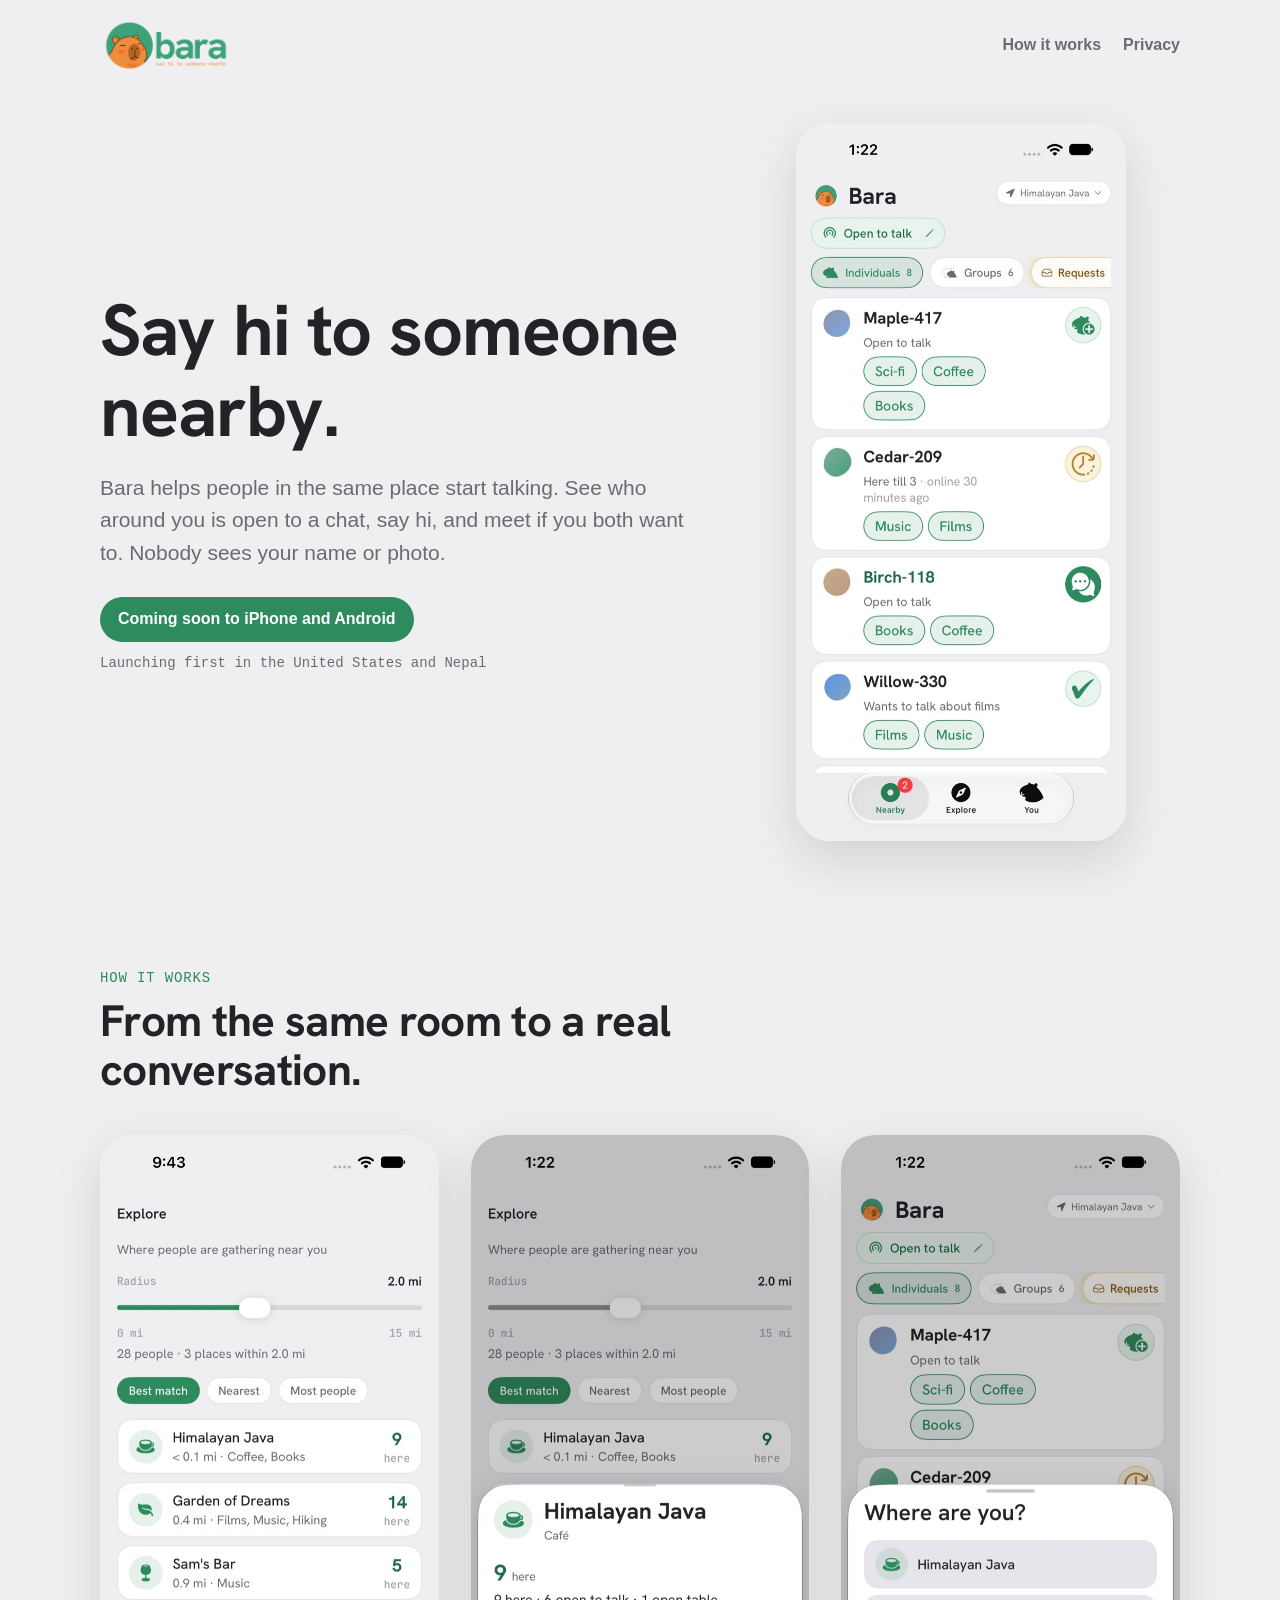
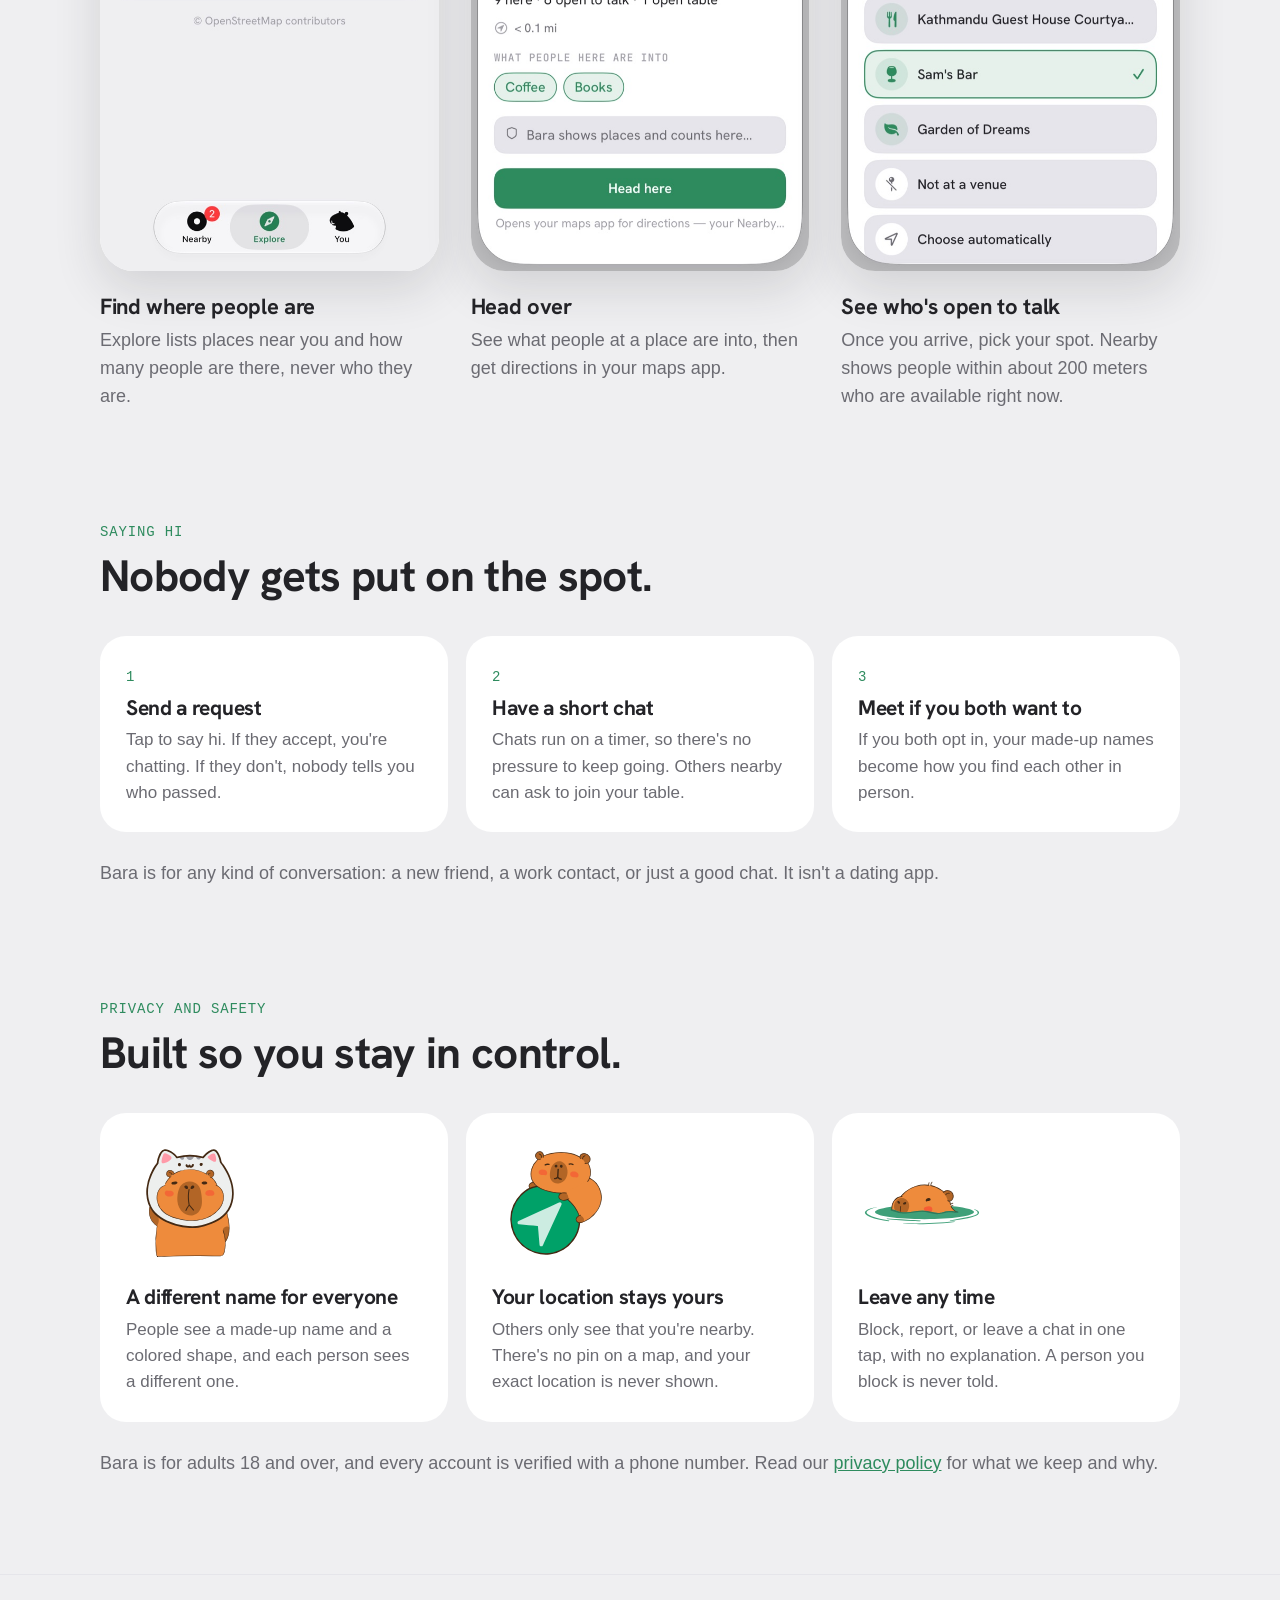
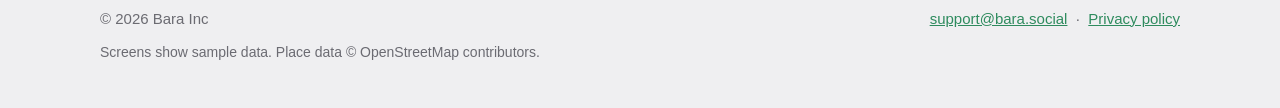
==== index.html @ e7399795 "Bara website: homepage and privacy policy Co-Authored-By: Claude Opus 5.5 <noreply@anthropic.com>" ====
<!doctype html>
<html lang="en">
<head>
  <meta charset="utf-8">
  <meta name="viewport" content="width=device-width, initial-scale=1">
  <title>Bara: say hi to someone nearby</title>
  <meta name="description" content="Bara helps people in the same place start talking. See who nearby is open to a chat, say hi, and meet if you both want to.">
  <link rel="icon" href="img/favicon.svg" type="image/svg+xml">
  <link rel="stylesheet" href="styles.css">
</head>
<body>
  <header class="wrap top">
    <a class="logo" href="index.html" aria-label="Bara home">
      <img src="img/logo.png" alt="Bara" width="560" height="218">
    </a>
    <nav aria-label="Main">
      <a href="#how">How it works</a>
      <a href="privacy.html">Privacy</a>
    </nav>
  </header>

  <main>
    <div class="wrap hero">
      <div>
        <h1>Say hi to someone nearby.</h1>
        <p class="lede">Bara helps people in the same place start talking. See who around you is open to a chat, say hi, and meet if you both want to. Nobody sees your name or photo.</p>
        <span class="soon">Coming soon to iPhone and Android</span>
        <p class="where">Launching first in the United States and Nepal</p>
      </div>
      <div class="phone">
        <picture>
          <source srcset="img/nearby-dark.jpg" media="(prefers-color-scheme: dark)">
          <img src="img/nearby-light.jpg" alt="The Bara Nearby screen, listing people at a café by made-up names such as Maple-417, each with a status and shared interests." width="640" height="1391">
        </picture>
      </div>
    </div>

    <section id="how">
      <div class="wrap">
        <p class="label">How it works</p>
        <h2>From the same room to a real conversation.</h2>
        <div class="steps">
          <div class="step">
            <div class="phone">
              <picture>
                <source srcset="img/explore-dark.jpg" media="(prefers-color-scheme: dark)">
                <img src="img/explore-light.jpg" alt="The Explore screen listing nearby places with a count of people at each one." width="640" height="1391" loading="lazy">
              </picture>
            </div>
            <h3>Find where people are</h3>
            <p>Explore lists places near you and how many people are there, never who they are.</p>
          </div>
          <div class="step">
            <div class="phone">
              <picture>
                <source srcset="img/place-dark.jpg" media="(prefers-color-scheme: dark)">
                <img src="img/place-light.jpg" alt="A place card showing how many people are there, what they are into, and a Head here button." width="640" height="1391" loading="lazy">
              </picture>
            </div>
            <h3>Head over</h3>
            <p>See what people at a place are into, then get directions in your maps app.</p>
          </div>
          <div class="step">
            <div class="phone">
              <picture>
                <source srcset="img/picker-dark.jpg" media="(prefers-color-scheme: dark)">
                <img src="img/picker-light.jpg" alt="A Where are you? sheet listing nearby places to choose from, over the Nearby list." width="640" height="1391" loading="lazy">
              </picture>
            </div>
            <h3>See who's open to talk</h3>
            <p>Once you arrive, pick your spot. Nearby shows people within about 200 meters who are available right now.</p>
          </div>
        </div>
      </div>
    </section>

    <section>
      <div class="wrap">
        <p class="label">Saying hi</p>
        <h2>Nobody gets put on the spot.</h2>
        <div class="cards">
          <div class="card">
            <p class="num">1</p>
            <h3>Send a request</h3>
            <p>Tap to say hi. If they accept, you're chatting. If they don't, nobody tells you who passed.</p>
          </div>
          <div class="card">
            <p class="num">2</p>
            <h3>Have a short chat</h3>
            <p>Chats run on a timer, so there's no pressure to keep going. Others nearby can ask to join your table.</p>
          </div>
          <div class="card">
            <p class="num">3</p>
            <h3>Meet if you both want to</h3>
            <p>If you both opt in, your made-up names become how you find each other in person.</p>
          </div>
        </div>
        <p class="note">Bara is for any kind of conversation: a new friend, a work contact, or just a good chat. It isn't a dating app.</p>
      </div>
    </section>

    <section id="safety">
      <div class="wrap">
        <p class="label">Privacy and safety</p>
        <h2>Built so you stay in control.</h2>
        <div class="cards">
          <div class="card">
            <img src="img/alias.svg" alt="" loading="lazy">
            <h3>A different name for everyone</h3>
            <p>People see a made-up name and a colored shape, and each person sees a different one.</p>
          </div>
          <div class="card">
            <img src="img/location.svg" alt="" loading="lazy">
            <h3>Your location stays yours</h3>
            <p>Others only see that you're nearby. There's no pin on a map, and your exact location is never shown.</p>
          </div>
          <div class="card">
            <img src="img/leave.svg" alt="" loading="lazy">
            <h3>Leave any time</h3>
            <p>Block, report, or leave a chat in one tap, with no explanation. A person you block is never told.</p>
          </div>
        </div>
        <p class="note">Bara is for adults 18 and over, and every account is verified with a phone number. Read our <a href="privacy.html">privacy policy</a> for what we keep and why.</p>
      </div>
    </section>
  </main>

  <footer>
    <div class="wrap">
      <div class="row">
        <span>&copy; 2026 Bara Inc</span>
        <span><a href="mailto:support@bara.social">support@bara.social</a> &nbsp;·&nbsp; <a href="privacy.html">Privacy policy</a></span>
      </div>
      <p class="fine">Screens show sample data. Place data &copy; OpenStreetMap contributors.</p>
    </div>
  </footer>
</body>
</html>
---- styles.css ----
@font-face { font-family: "Hanken Grotesk"; src: url("fonts/HankenGrotesk-Regular.ttf"); font-weight: 400; font-display: swap; }
@font-face { font-family: "Hanken Grotesk"; src: url("fonts/HankenGrotesk-SemiBold.ttf"); font-weight: 600; font-display: swap; }
@font-face { font-family: "Hanken Grotesk"; src: url("fonts/HankenGrotesk-Bold.ttf"); font-weight: 700; font-display: swap; }
@font-face { font-family: "JetBrains Mono"; src: url("fonts/JetBrainsMono-Regular.ttf"); font-weight: 400; font-display: swap; }

:root {
  color-scheme: light dark;
  --base: #EFEFF1;
  --surface: #FFFFFF;
  --tint: #E5E5EA;
  --ink: #232327;
  --ink-2: #6B6B72;
  --accent: #2E8B5E;
  --amber: #B8791F;
  --shadow: 0 18px 48px rgba(35, 35, 39, .14);
}
@media (prefers-color-scheme: dark) {
  :root {
    --base: #1E1E21;
    --surface: #26262A;
    --tint: #303036;
    --ink: #ECECEE;
    --ink-2: #9E9EA6;
    --accent: #3FA079;
    --amber: #E0A44A;
    --shadow: 0 18px 48px rgba(0, 0, 0, .45);
  }
}

* { box-sizing: border-box; }
html { scroll-behavior: smooth; -webkit-text-size-adjust: 100%; }
body {
  margin: 0;
  background: var(--base);
  color: var(--ink);
  font: 400 18px/1.55 "Hanken Grotesk", -apple-system, BlinkMacSystemFont, "Segoe UI", sans-serif;
}
img { display: block; max-width: 100%; height: auto; }
a { color: var(--accent); }
h1, h2, h3 { line-height: 1.12; letter-spacing: -.015em; margin: 0; font-weight: 700; }
p { margin: 0; }

.wrap { width: min(1080px, 100% - 32px); margin-inline: auto; }

/* Header */
.top { display: flex; align-items: center; justify-content: space-between; gap: 16px; padding-block: 20px; }
.top .logo img { width: 132px; }
.top nav { display: flex; gap: 22px; }
.top nav a { color: var(--ink-2); text-decoration: none; font-weight: 600; font-size: 16px; }
.top nav a:hover { color: var(--accent); }

/* Hero */
.hero { display: grid; grid-template-columns: 1.15fr .85fr; gap: 48px; align-items: center; padding-block: 32px 72px; }
.hero h1 { font-size: clamp(42px, 7vw, 72px); }
.hero .lede { margin-top: 20px; font-size: 21px; color: var(--ink-2); max-width: 30em; }
.soon {
  display: inline-block; margin-top: 28px; padding: 10px 18px; border-radius: 999px;
  background: var(--accent); color: #fff; font-weight: 600; font-size: 16px;
}
.where { margin-top: 12px; font: 400 14px/1.4 "JetBrains Mono", monospace; color: var(--ink-2); }

.phone { border-radius: 34px; overflow: hidden; box-shadow: var(--shadow); background: var(--surface); }
.hero .phone { width: min(330px, 100%); margin-inline: auto; }

/* Sections */
section { padding-block: 56px; }
.label { font: 400 14px/1.4 "JetBrains Mono", monospace; color: var(--accent); text-transform: uppercase; letter-spacing: .06em; }
section > .wrap > h2 { font-size: clamp(30px, 4.5vw, 44px); margin-top: 8px; max-width: 18em; }

.steps { display: grid; grid-template-columns: repeat(3, 1fr); gap: 32px; margin-top: 40px; }
.step h3 { font-size: 22px; margin-top: 24px; }
.step p { margin-top: 8px; color: var(--ink-2); }

.cards { display: grid; grid-template-columns: repeat(3, 1fr); gap: 18px; margin-top: 36px; }
.card { background: var(--surface); border-radius: 26px; padding: 26px; }
.card .num { font: 400 14px/1 "JetBrains Mono", monospace; color: var(--accent); }
.card h3 { font-size: 21px; margin-top: 12px; }
.card p { margin-top: 8px; color: var(--ink-2); font-size: 17px; }
.card img { height: 128px; width: auto; margin-bottom: 18px; }

.safe { display: grid; grid-template-columns: repeat(2, 1fr); gap: 18px; margin-top: 18px; }

.note { margin-top: 28px; color: var(--ink-2); }

/* Footer */
footer { margin-top: 40px; padding-block: 32px 44px; border-top: 1px solid var(--tint); color: var(--ink-2); font-size: 15px; }
footer .row { display: flex; flex-wrap: wrap; gap: 8px 24px; justify-content: space-between; }
footer .fine { margin-top: 12px; font-size: 14px; }

/* Privacy page */
.doc { max-width: 720px; padding-block: 24px 40px; }
.doc h1 { font-size: clamp(36px, 6vw, 52px); }
.doc .updated { margin-top: 10px; font: 400 14px/1.4 "JetBrains Mono", monospace; color: var(--ink-2); }
.doc h2 { font-size: 24px; margin-top: 36px; }
.doc p, .doc ul { margin: 12px 0 0; }
.doc ul { padding-left: 22px; }
.doc li { margin-top: 6px; }

@media (max-width: 820px) {
  body { font-size: 17px; }
  .hero { grid-template-columns: 1fr; gap: 36px; padding-block: 16px 40px; }
  .hero .phone { width: min(280px, 100%); }
  .steps, .cards, .safe { grid-template-columns: 1fr; }
  .step .phone { width: min(280px, 100%); margin-inline: auto; }
  section { padding-block: 40px; }
}
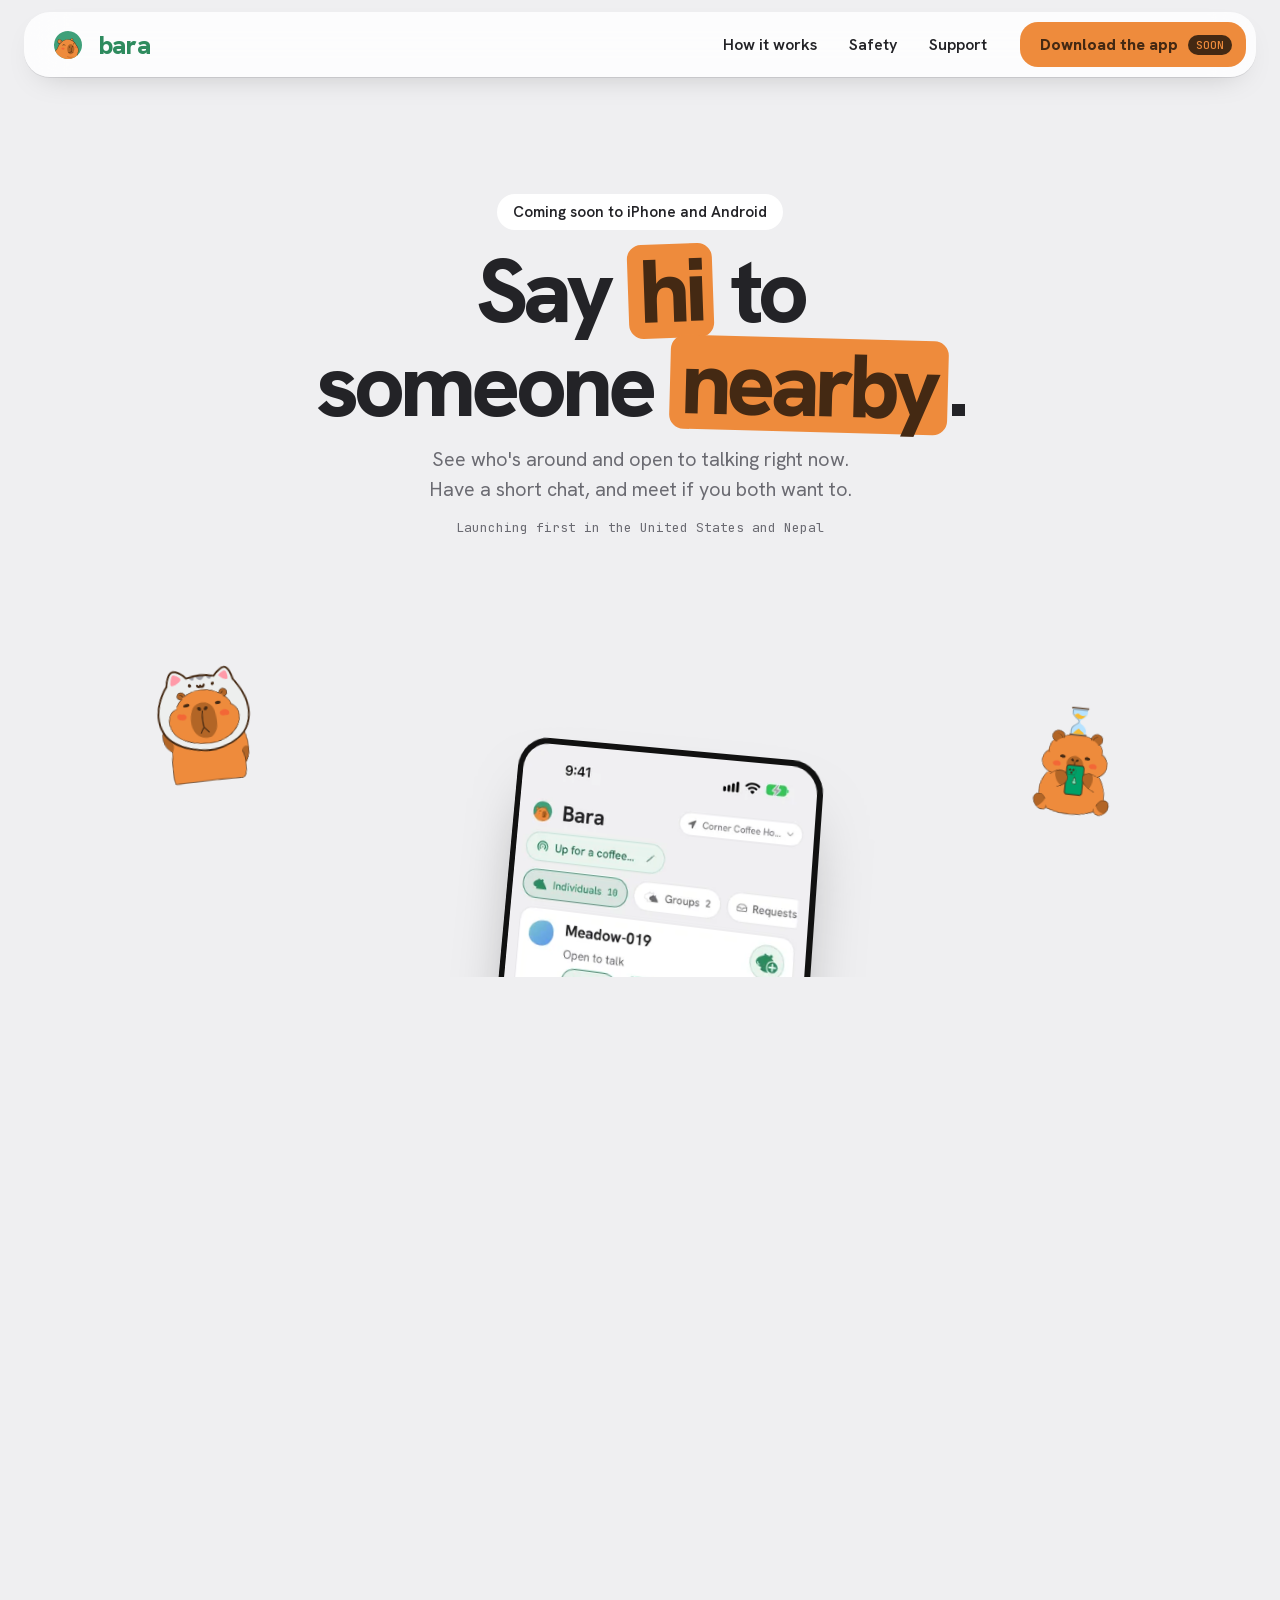
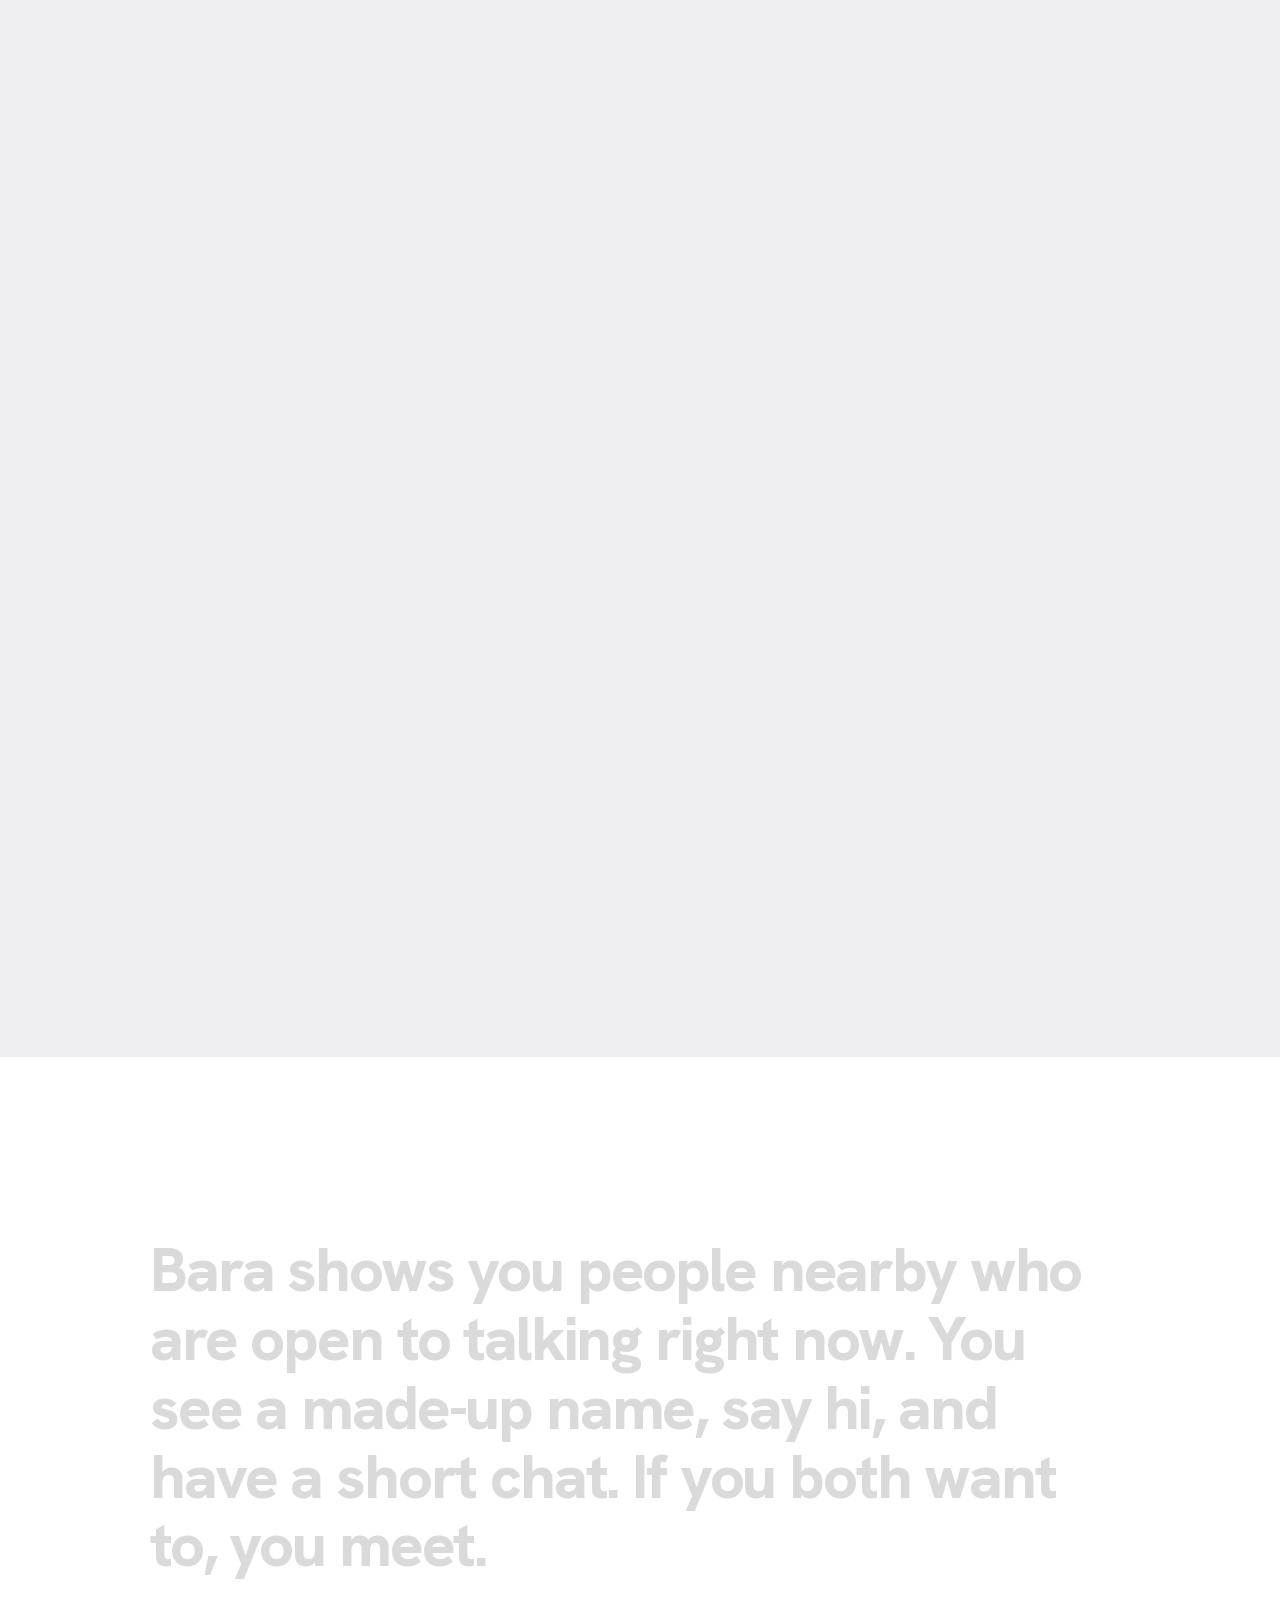
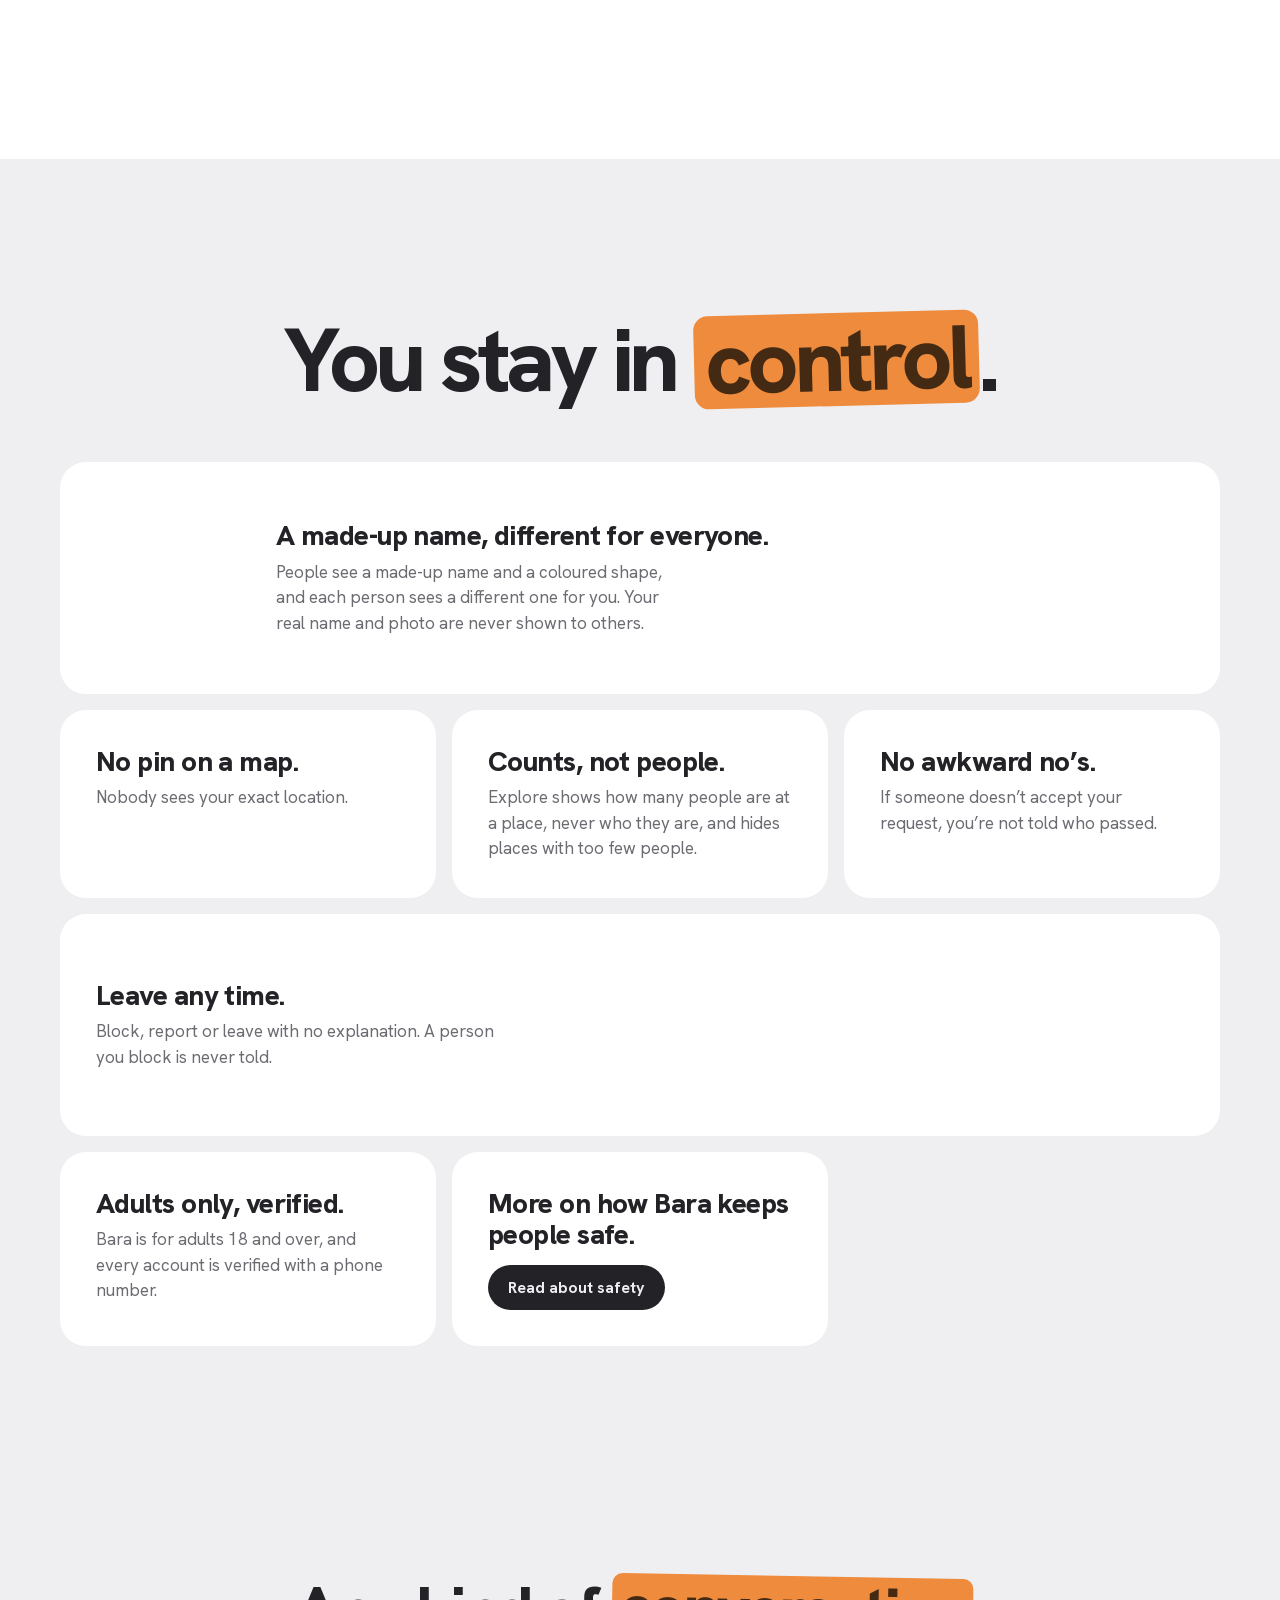
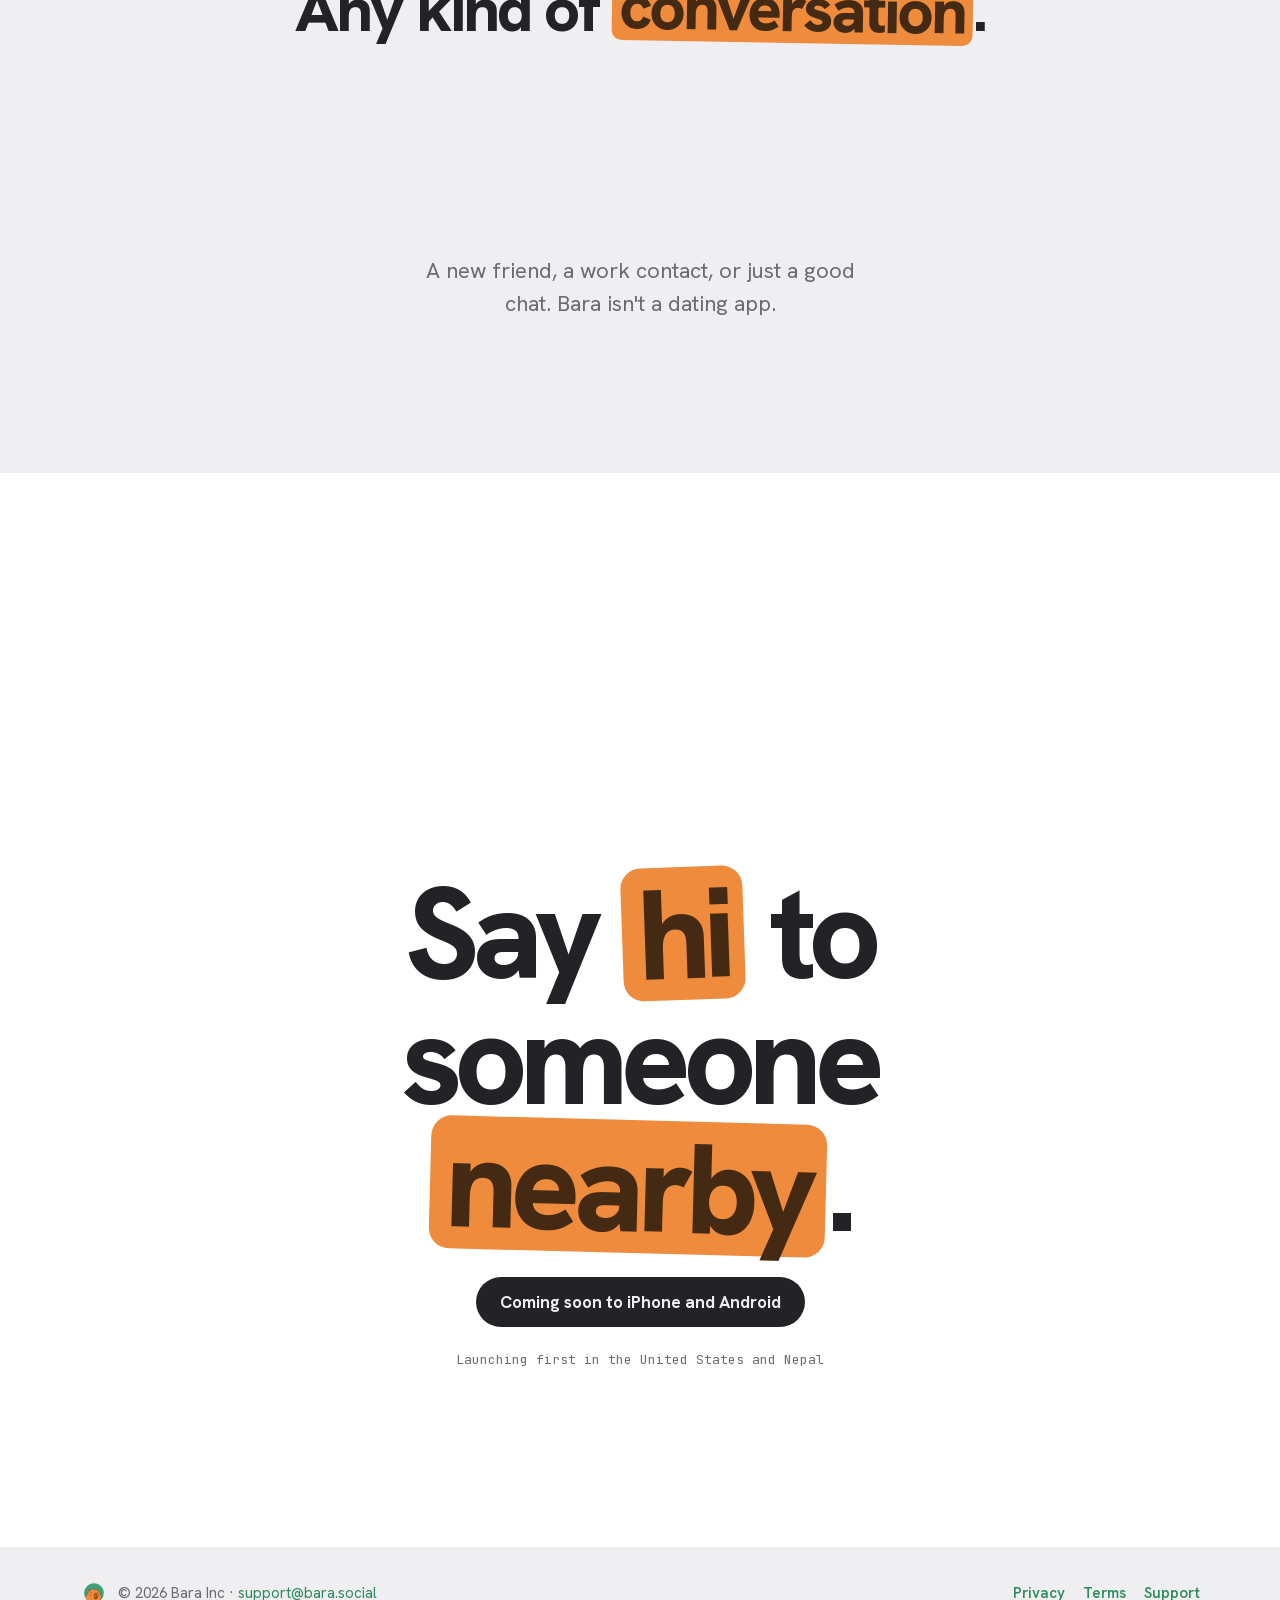
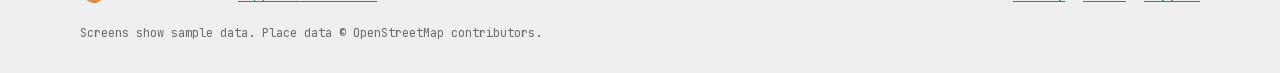
==== commit 3aa14bb2: "Build the real Bara website from the Claude Design handoff Replaces the temporary site with the five" ====
--- a/index.html
+++ b/index.html
@@ -1,138 +1,128 @@
 <!doctype html>
-<html lang="en">
+<html lang="en" id="top">
 <head>
-  <meta charset="utf-8">
-  <meta name="viewport" content="width=device-width, initial-scale=1">
-  <title>Bara: say hi to someone nearby</title>
-  <meta name="description" content="Bara helps people in the same place start talking. See who nearby is open to a chat, say hi, and meet if you both want to.">
-  <link rel="icon" href="img/favicon.svg" type="image/svg+xml">
-  <link rel="stylesheet" href="styles.css">
+<meta charset="utf-8">
+<meta name="viewport" content="width=device-width, initial-scale=1">
+<title>Bara: say hi to someone nearby</title>
+<meta name="description" content="See who's around and open to talking right now. Have a short chat, and meet if you both want to. Coming soon to iPhone and Android.">
+<meta property="og:title" content="Bara: say hi to someone nearby">
+<meta property="og:description" content="See who's around and open to talking right now. Have a short chat, and meet if you both want to. Coming soon to iPhone and Android.">
+<meta name="theme-color" content="#EFEFF1" media="(prefers-color-scheme: light)">
+<meta name="theme-color" content="#1E1E21" media="(prefers-color-scheme: dark)">
+<link rel="icon" href="img/favicon.svg" type="image/svg+xml">
+<link rel="apple-touch-icon" href="img/apple-touch-icon.png">
+<link rel="preload" href="fonts/HankenGrotesk-latin.woff2" as="font" type="font/woff2" crossorigin>
+<link rel="stylesheet" href="styles.css">
+<script src="main.js" defer></script>
 </head>
 <body>
-  <header class="wrap top">
-    <a class="logo" href="index.html" aria-label="Bara home">
-      <img src="img/logo.png" alt="Bara" width="560" height="218">
-    </a>
-    <nav aria-label="Main">
-      <a href="#how">How it works</a>
-      <a href="privacy.html">Privacy</a>
-    </nav>
-  </header>
+<div class="page">
+<header class="site-header">
+  <nav class="bar" aria-label="Main">
+    <a class="logo" href="#top" aria-label="Bara home"><img src="img/mark.svg" alt="" width="40" height="40"><span>bara</span></a>
+    <div class="nav-right">
+      <div class="nav-links"><a href="#how">How it works</a><a href="safety.html">Safety</a><a href="support.html">Support</a></div>
+      <a class="download" href="#get">Download the app<span class="soon">SOON</span></a>
+      <button class="burger" type="button" aria-expanded="false" aria-controls="mobile-menu" aria-label="Menu"><span></span><span></span><span></span></button>
+    </div>
+  </nav>
+  <div class="mobile-menu" id="mobile-menu" hidden><a href="#how">How it works</a><a href="safety.html">Safety</a><a href="support.html">Support</a></div>
+</header>
+<main>
+<section id="how" aria-label="Bara, and how it works" data-stage="" class="stage">
+    <div data-stage-inner="" class="stage-inner">
+      <div aria-hidden="true" data-kf='[[0.15,-0.6,0.5,0.7,0,0,-20,0],[0.2,-0.4,0.36,1,0,0,-6,1],[0.29,-0.4,0.32,1,0,0,0,1],[0.33,-0.5,0.24,0.8,0,0,8,0]]' data-kf-base="c" class="kf kf-hidden kf-drift"><img class="art" src="img/art/nearby_empty.svg" alt="" width="500" height="500"></div>
+      <div aria-hidden="true" data-kf='[[0.33,0.6,0.5,0.7,0,0,20,0],[0.38,0.4,0.34,1,0,0,8,1],[0.46,0.4,0.3,1,0,0,14,1],[0.5,0.5,0.22,0.8,0,0,22,0]]' data-kf-base="c" class="kf kf-hidden kf-drift"><img class="art" src="img/art/onboarding_location.svg" alt="" width="600" height="600"></div>
+      <div aria-hidden="true" data-kf='[[0.32,-0.6,-0.1,0.7,0,0,-15,0],[0.37,-0.42,0,1,0,0,-4,1],[0.46,-0.42,-0.04,1,0,0,2,1],[0.5,-0.52,-0.12,0.8,0,0,10,0]]' data-kf-base="c" class="kf kf-hidden kf-drift"><img class="art" src="img/art/invisible.svg" alt="" width="512" height="512"></div>
+      <div aria-hidden="true" data-kf='[[0.5,0.6,-0.2,0.7,0,0,15,0],[0.55,0.42,-0.02,1,0,0,6,1],[0.66,0.42,-0.06,1,0,0,12,1],[0.7,0.52,-0.14,0.8,0,0,20,0]]' data-kf-base="c" class="kf kf-hidden kf-drift"><img class="art" src="img/art/onboarding_notifications.svg" alt="" width="600" height="600"></div>
+      <div aria-hidden="true" data-kf='[[0.5,-0.62,0.5,0.7,0,0,-18,0],[0.55,-0.43,0.3,1,0,0,-8,1],[0.66,-0.43,0.26,1,0,0,-2,1],[0.7,-0.53,0.18,0.8,0,0,6,0]]' data-kf-base="c" class="kf kf-hidden kf-drift"><img class="art" src="img/art/requests_empty.svg" alt="" width="500" height="500"></div>
+      <div aria-hidden="true" data-kf='[[0.72,0.6,0.5,0.7,0,0,18,0],[0.77,0.38,0.3,1,0,0,6,1],[1.18,0.38,0.26,1,0,0,12,1],[1.22,0.48,0.18,0.8,0,0,20,0]]' data-kf-base="c" class="kf kf-hidden kf-drift"><img class="art" src="img/art/onboarding_ready.svg" alt="" width="600" height="600"></div>
 
-  <main>
-    <div class="wrap hero">
-      <div>
-        <h1>Say hi to someone nearby.</h1>
-        <p class="lede">Bara helps people in the same place start talking. See who around you is open to a chat, say hi, and meet if you both want to. Nobody sees your name or photo.</p>
-        <span class="soon">Coming soon to iPhone and Android</span>
-        <p class="where">Launching first in the United States and Nepal</p>
+      <div data-kf='[[0,0,0,1,0,0,0,1],[0.07,0,0,1,0,0,0,1],[0.14,0,-0.1,1,0,0,0,0]]' data-kf-base="t" class="cap">
+        <span class="pill">Coming soon to iPhone and Android</span>
+        <h1 class="display">Say <mark style="--r:-2deg">hi</mark> to someone <mark style="--r:1.5deg">nearby</mark>.</h1>
+        <p class="lead">See who's around and open to talking right now. Have a short chat, and meet if you both want to.</p>
+        <span class="mono">Launching first in the United States and Nepal</span></div>
+
+      <div data-kf='[[0,-0.34,0.22,1,0,0,-6,1],[0.12,-0.56,0.05,0.8,0,0,-14,0]]' data-kf-base="c" class="kf kf-hero-art"><img class="art" src="img/art/onboarding_alias.svg" alt="" width="512" height="512"></div>
+      <div data-kf='[[0,0.34,0.26,1,0,0,6,1],[0.12,0.56,0.08,0.8,0,0,14,0]]' data-kf-base="c" class="kf kf-hero-art"><img class="art" src="img/art/onboarding_moment.svg" alt="" width="600" height="600"></div>
+
+      <div data-kf='[[0.13,0,0.05,1,0,0,0,0],[0.18,0,0,1,0,0,0,1],[0.29,0,0,1,0,0,0,1],[0.33,0,-0.05,1,0,0,0,0]]' data-kf-base="t" class="cap kf-hidden"><span class="kicker">Nearby</span><h2 class="stage-h2">See who's <mark style="--r:-1.5deg">around</mark>.</h2><p class="lead">People within about 200 metres who are open to talk right now, each under a made-up name and a coloured shape. Each person sees a different one for you.</p></div>
+      <div data-kf='[[0.32,0,0.05,1,0,0,0,0],[0.36,0,0,1,0,0,0,1],[0.46,0,0,1,0,0,0,1],[0.5,0,-0.05,1,0,0,0,0]]' data-kf-base="t" class="cap kf-hidden"><span class="kicker">Explore</span><h2 class="stage-h2">Find a <mark style="--r:1.5deg">place</mark>.</h2><p class="lead">Explore shows places near you and how many people are there, never who they are. Head over and pick your spot.</p></div>
+      <div data-kf='[[0.49,0,0.05,1,0,0,0,0],[0.53,0,0,1,0,0,0,1],[0.66,0,0,1,0,0,0,1],[0.7,0,-0.05,1,0,0,0,0]]' data-kf-base="t" class="cap kf-hidden"><span class="kicker">Saying hi</span><h2 class="stage-h2">Nobody gets put on the <mark style="--r:-1.5deg">spot</mark>.</h2><p class="lead">If they don't accept, you're not told who passed. Chats run on a timer, and adding time needs both people to agree.</p></div>
+      <div data-kf='[[0.69,0,0.05,1,0,0,0,0],[0.74,0,0,1,0,0,0,1],[1,0,0,1,0,0,0,1]]' data-kf-base="t" class="cap kf-hidden"><span class="kicker">Open tables</span><h2 class="stage-h2">Chats can <mark style="--r:1.5deg">grow</mark>.</h2><p class="lead">Others nearby can knock to join, up to 3 people at a table.</p></div>
+
+      <div data-flip="" data-kf='[[0,0,0.64,1,8,-16,5,1],[0.06,0,0.58,1,6,-12,4,1],[0.17,0,0.4,1,0,0,0,1],[0.3,0,0.4,1,0,0,0,1],[0.37,0,0.4,1,0,180,0,1],[0.46,0,0.4,1,0,180,0,1],[0.52,0,0.5,0.92,0,180,0,0]]' data-kf-base="c" class="kf kf-flip">
+        <div data-face="front"><div class="phone"><div class="phone-screen"><picture><source media="(prefers-color-scheme: dark)" srcset="img/screens/nearby-dark-400.webp 400w, img/screens/nearby-dark-800.webp 800w" sizes="min(360px, 36svh, 74vw)"><img src="img/screens/nearby-light-800.webp" srcset="img/screens/nearby-light-400.webp 400w, img/screens/nearby-light-800.webp 800w" sizes="min(360px, 36svh, 74vw)" alt="Bara's Nearby screen listing people under made-up names like Meadow-019" width="800" height="1739" decoding="async" fetchpriority="high"></picture></div></div></div>
+        <div data-face="back" class="face-back"><div class="phone"><div class="phone-screen"><picture><source media="(prefers-color-scheme: dark)" srcset="img/screens/explore-dark-400.webp 400w, img/screens/explore-dark-800.webp 800w" sizes="min(360px, 36svh, 74vw)"><img src="img/screens/explore-light-800.webp" srcset="img/screens/explore-light-400.webp 400w, img/screens/explore-light-800.webp 800w" sizes="min(360px, 36svh, 74vw)" alt="Explore screen with nearby venues and a count of people at each" width="800" height="1739" decoding="async" loading="lazy"></picture></div></div></div>
       </div>
-      <div class="phone">
-        <picture>
-          <source srcset="img/nearby-dark.jpg" media="(prefers-color-scheme: dark)">
-          <img src="img/nearby-light.jpg" alt="The Bara Nearby screen, listing people at a café by made-up names such as Maple-417, each with a status and shared interests." width="640" height="1391">
-        </picture>
-      </div>
+
+      <div data-kf='[[0.16,-0.45,0.04,0.8,0,0,-4,0],[0.21,-0.25,0.04,1,0,0,-4,1],[0.28,-0.25,0.04,1,0,0,-4,1],[0.32,-0.425,-0.01,0.85,0,0,-4,0]]' data-kf-base="c" class="kf kf-hidden chip"><span class="shape shape-a"></span><span class="chip-text"><span class="chip-name">Meadow-019</span><span class="chip-status">Open to talk</span></span></div>
+      <div data-kf='[[0.18,0.468,0.17,0.8,0,0,3,0],[0.23,0.26,0.17,1,0,0,3,1],[0.28,0.26,0.17,1,0,0,3,1],[0.32,0.442,0.12,0.85,0,0,3,0]]' data-kf-base="c" class="kf kf-hidden chip"><span class="shape shape-b"></span><span class="chip-text"><span class="chip-name">Cypress-952</span><span class="chip-status">Here till 3</span></span></div>
+      <div data-kf='[[0.2,-0.396,0.32,0.8,0,0,2,0],[0.25,-0.22,0.32,1,0,0,2,1],[0.28,-0.22,0.32,1,0,0,2,1],[0.32,-0.374,0.27,0.85,0,0,2,0]]' data-kf-base="c" class="kf kf-hidden chip"><span class="shape shape-c"></span><span class="chip-text"><span class="chip-name">Cliff-609</span><span class="chip-status">Reading by the window</span></span></div>
+
+      <div data-kf='[[0.35,0.45,0.04,0.8,0,0,3,0],[0.4,0.25,0.04,1,0,0,3,1],[0.45,0.25,0.04,1,0,0,3,1],[0.49,0.425,-0.01,0.85,0,0,3,0]]' data-kf-base="c" class="kf kf-hidden tag">How many, never who</div>
+      <div data-kf='[[0.37,-0.45,0.17,0.8,0,0,-3,0],[0.42,-0.25,0.17,1,0,0,-3,1],[0.45,-0.25,0.17,1,0,0,-3,1],[0.49,-0.425,0.12,0.85,0,0,-3,0]]' data-kf-base="c" class="kf kf-hidden tag">No pin on a map</div>
+      <div data-kf='[[0.39,0.414,0.32,0.8,0,0,-2,0],[0.44,0.23,0.32,1,0,0,-2,1],[0.45,0.23,0.32,1,0,0,-2,1],[0.49,0.391,0.27,0.85,0,0,-2,0]]' data-kf-base="c" class="kf kf-hidden tag">Quiet places stay hidden</div>
+
+      <div data-kf='[[0.47,0,0.7,0.612,0,0,0,0,0],[0.53,0,0.205,0.68,0,0,-6,1,-0.9],[0.65,0,0.205,0.68,0,0,-6,1,-0.9],[0.71,0,0.3,0.578,0,0,0,0,0]]' data-kf-base="c" class="kf kf-hidden z1"><div class="phone"><div class="phone-screen"><picture><source media="(prefers-color-scheme: dark)" srcset="img/screens/person-card-dark-400.webp 400w, img/screens/person-card-dark-800.webp 800w" sizes="min(360px, 36svh, 74vw)"><img src="img/screens/person-card-light-800.webp" srcset="img/screens/person-card-light-400.webp 400w, img/screens/person-card-light-800.webp 800w" sizes="min(360px, 36svh, 74vw)" alt="A person card with a chat request button" width="800" height="1739" decoding="async" loading="lazy"></picture></div></div></div>
+      <div data-kf='[[0.49,0,0.7,0.612,0,0,0,0,0],[0.55,0,0.205,0.68,0,0,6,1,0.9],[0.65,0,0.205,0.68,0,0,6,1,0.9],[0.71,0,0.3,0.578,0,0,0,0,0]]' data-kf-base="c" class="kf kf-hidden z1"><div class="phone"><div class="phone-screen"><picture><source media="(prefers-color-scheme: dark)" srcset="img/screens/chat-met-dark-400.webp 400w, img/screens/chat-met-dark-800.webp 800w" sizes="min(360px, 36svh, 74vw)"><img src="img/screens/chat-met-light-800.webp" srcset="img/screens/chat-met-light-400.webp 400w, img/screens/chat-met-light-800.webp 800w" sizes="min(360px, 36svh, 74vw)" alt="The chat after both people opted in to meet" width="800" height="1739" decoding="async" loading="lazy"></picture></div></div></div>
+      <div data-kf='[[0.48,0,0.7,0.63,0,0,0,0,0],[0.54,0,0.205,0.7,0,0,0,1,0],[0.65,0,0.205,0.7,0,0,0,1,0],[0.71,0,0.3,0.595,0,0,0,0,0]]' data-kf-base="c" class="kf kf-hidden z2"><div class="phone"><div class="phone-screen"><picture><source media="(prefers-color-scheme: dark)" srcset="img/screens/chat-dark-400.webp 400w, img/screens/chat-dark-800.webp 800w" sizes="min(360px, 36svh, 74vw)"><img src="img/screens/chat-light-800.webp" srcset="img/screens/chat-light-400.webp 400w, img/screens/chat-light-800.webp 800w" sizes="min(360px, 36svh, 74vw)" alt="A one-to-one chat with a countdown" width="800" height="1739" decoding="async" loading="lazy"></picture></div></div></div>
+      <div data-kf='[[0.52,0,0.5,1,0,0,0,0],[0.57,0,0.455,1,0,0,0,1],[0.65,0,0.455,1,0,0,0,1],[0.69,0,0.5,1,0,0,0,0]]' data-kf-base="c" class="kf kf-hidden steps"><span class="step">1 · Request</span><span class="step">2 · Short chat</span><span class="step">3 · Meet</span></div>
+      <div data-kf='[[0.69,0.04,0.95,0.9,20,28,0,0],[0.77,0.04,0.4,1,4,-14,-3,1],[0.9,0.04,0.4,1,0,-6,-1,1],[1,0.04,0.4,1,0,-4,0,1]]' data-kf-base="c" class="kf kf-hidden z2"><div class="phone"><div class="phone-screen"><picture><source media="(prefers-color-scheme: dark)" srcset="img/screens/group-chat-dark-400.webp 400w, img/screens/group-chat-dark-800.webp 800w" sizes="min(360px, 36svh, 74vw)"><img src="img/screens/group-chat-light-800.webp" srcset="img/screens/group-chat-light-400.webp 400w, img/screens/group-chat-light-800.webp 800w" sizes="min(360px, 36svh, 74vw)" alt="A three-person table chat" width="800" height="1739" decoding="async" loading="lazy"></picture></div></div></div>
+      <div data-kf='[[0.74,-0.2,0.55,0.4,0,0,-12,0],[0.81,-0.2,0.33,1,0,0,-4,1],[1,-0.2,0.33,1,0,0,-4,1]]' data-kf-base="c" class="kf kf-hidden kf-table-art"><img class="art" src="img/art/groups_empty.svg" alt="" width="500" height="500"></div>
     </div>
+  </section>
 
-    <section id="how">
-      <div class="wrap">
-        <p class="label">How it works</p>
-        <h2>From the same room to a real conversation.</h2>
-        <div class="steps">
-          <div class="step">
-            <div class="phone">
-              <picture>
-                <source srcset="img/explore-dark.jpg" media="(prefers-color-scheme: dark)">
-                <img src="img/explore-light.jpg" alt="The Explore screen listing nearby places with a count of people at each one." width="640" height="1391" loading="lazy">
-              </picture>
-            </div>
-            <h3>Find where people are</h3>
-            <p>Explore lists places near you and how many people are there, never who they are.</p>
-          </div>
-          <div class="step">
-            <div class="phone">
-              <picture>
-                <source srcset="img/place-dark.jpg" media="(prefers-color-scheme: dark)">
-                <img src="img/place-light.jpg" alt="A place card showing how many people are there, what they are into, and a Head here button." width="640" height="1391" loading="lazy">
-              </picture>
-            </div>
-            <h3>Head over</h3>
-            <p>See what people at a place are into, then get directions in your maps app.</p>
-          </div>
-          <div class="step">
-            <div class="phone">
-              <picture>
-                <source srcset="img/picker-dark.jpg" media="(prefers-color-scheme: dark)">
-                <img src="img/picker-light.jpg" alt="A Where are you? sheet listing nearby places to choose from, over the Nearby list." width="640" height="1391" loading="lazy">
-              </picture>
-            </div>
-            <h3>See who's open to talk</h3>
-            <p>Once you arrive, pick your spot. Nearby shows people within about 200 meters who are available right now.</p>
-          </div>
-        </div>
-      </div>
-    </section>
+<section class="statement" aria-label="What Bara is">
+  <div class="float st-l" aria-hidden="true" data-px="0.25" data-pxx="0" data-rot="-0.02"><img class="art" src="img/art/onboarding_moment.svg" alt="" width="600" height="600" loading="lazy"></div>
+  <div class="float st-r" aria-hidden="true" data-px="-0.2" data-pxx="0" data-rot="0.015"><img class="art" src="img/art/nearby_empty.svg" alt="" width="500" height="500" loading="lazy"></div>
+  <p data-reveal><span data-word>Bara </span><span data-word>shows </span><span data-word>you </span><span data-word>people </span><span data-word>nearby </span><span data-word>who </span><span data-word>are </span><span data-word>open </span><span data-word>to </span><span data-word>talking </span><span data-word>right </span><span data-word>now. </span><span data-word>You </span><span data-word>see </span><span data-word>a </span><span data-word>made-up </span><span data-word>name, </span><span data-word>say </span><span data-word>hi, </span><span data-word>and </span><span data-word>have </span><span data-word>a </span><span data-word>short </span><span data-word>chat. </span><span data-word>If </span><span data-word>you </span><span data-word>both </span><span data-word>want </span><span data-word>to, </span><span data-word>you </span><span data-word>meet. </span></p>
+</section>
 
-    <section>
-      <div class="wrap">
-        <p class="label">Saying hi</p>
-        <h2>Nobody gets put on the spot.</h2>
-        <div class="cards">
-          <div class="card">
-            <p class="num">1</p>
-            <h3>Send a request</h3>
-            <p>Tap to say hi. If they accept, you're chatting. If they don't, nobody tells you who passed.</p>
-          </div>
-          <div class="card">
-            <p class="num">2</p>
-            <h3>Have a short chat</h3>
-            <p>Chats run on a timer, so there's no pressure to keep going. Others nearby can ask to join your table.</p>
-          </div>
-          <div class="card">
-            <p class="num">3</p>
-            <h3>Meet if you both want to</h3>
-            <p>If you both opt in, your made-up names become how you find each other in person.</p>
-          </div>
-        </div>
-        <p class="note">Bara is for any kind of conversation: a new friend, a work contact, or just a good chat. It isn't a dating app.</p>
-      </div>
-    </section>
+<section class="control" aria-labelledby="safe-h">
+  <div class="float ct-l" aria-hidden="true" data-px="0.3" data-pxx="0" data-rot="0.03"><img class="art" src="img/art/onboarding_alias.svg" alt="" width="512" height="512" loading="lazy"></div>
+  <div class="float ct-r" aria-hidden="true" data-px="0.15" data-pxx="0" data-rot="-0.025"><img class="art" src="img/art/onboarding_keep.svg" alt="" width="600" height="600" loading="lazy"></div>
+  <div class="control-inner">
+    <h2 id="safe-h" class="big-h2">You stay in <mark style="--r:-1.5deg">control</mark>.</h2>
+    <ul class="bento">
+      <li class="tile tile-wide"><div class="tile-art" data-px="0.12"><img class="art" src="img/art/onboarding_keep.svg" alt="" width="600" height="600" loading="lazy"></div><div class="tile-text"><h3>A made-up name, different for everyone.</h3><p>People see a made-up name and a coloured shape, and each person sees a different one for you. Your real name and photo are never shown to others.</p></div></li>
+      <li class="tile"><div class="tile-text"><h3>No pin on a map.</h3><p>Nobody sees your exact location.</p></div></li>
+      <li class="tile"><div class="tile-text"><h3>Counts, not people.</h3><p>Explore shows how many people are at a place, never who they are, and hides places with too few people.</p></div></li>
+      <li class="tile"><div class="tile-text"><h3>No awkward no’s.</h3><p>If someone doesn’t accept your request, you’re not told who passed.</p></div></li>
+      <li class="tile tile-wide"><div class="tile-text"><h3>Leave any time.</h3><p>Block, report or leave with no explanation. A person you block is never told.</p></div><div class="tile-art tile-art-end" data-px="0.12"><img class="art" src="img/art/invisible.svg" alt="" width="512" height="512" loading="lazy"></div></li>
+      <li class="tile"><div class="tile-text"><h3>Adults only, verified.</h3><p>Bara is for adults 18 and over, and every account is verified with a phone number.</p></div></li>
+      <li class="tile"><div class="tile-cta"><h3>More on how Bara keeps people safe.</h3><a class="btn" href="safety.html">Read about safety</a></div></li>
+    </ul>
+  </div>
+</section>
 
-    <section id="safety">
-      <div class="wrap">
-        <p class="label">Privacy and safety</p>
-        <h2>Built so you stay in control.</h2>
-        <div class="cards">
-          <div class="card">
-            <img src="img/alias.svg" alt="" loading="lazy">
-            <h3>A different name for everyone</h3>
-            <p>People see a made-up name and a colored shape, and each person sees a different one.</p>
-          </div>
-          <div class="card">
-            <img src="img/location.svg" alt="" loading="lazy">
-            <h3>Your location stays yours</h3>
-            <p>Others only see that you're nearby. There's no pin on a map, and your exact location is never shown.</p>
-          </div>
-          <div class="card">
-            <img src="img/leave.svg" alt="" loading="lazy">
-            <h3>Leave any time</h3>
-            <p>Block, report, or leave a chat in one tap, with no explanation. A person you block is never told.</p>
-          </div>
-        </div>
-        <p class="note">Bara is for adults 18 and over, and every account is verified with a phone number. Read our <a href="privacy.html">privacy policy</a> for what we keep and why.</p>
-      </div>
-    </section>
-  </main>
+<section class="who" aria-labelledby="who-h">
+  <div class="float who-l" aria-hidden="true" data-px="-0.18" data-pxx="0.15" data-rot="0.02"><img class="art" src="img/art/groups_empty.svg" alt="" width="500" height="500" loading="lazy"></div>
+  <div class="float who-r" aria-hidden="true" data-px="0.22" data-pxx="0" data-rot="-0.02"><img class="art" src="img/art/onboarding_how.svg" alt="" width="600" height="600" loading="lazy"></div>
+  <div class="who-head"><h2 id="who-h">Any kind of <mark style="--r:1deg">conversation</mark>.</h2></div>
+  <div class="marquee" aria-hidden="true" data-marquee="1"><span>A new friend</span><span class="dotsep">·</span><span class="green">A work contact</span><span class="dotsep">·</span><span>Just a good chat</span><span class="dotsep">·</span><span>A new friend</span><span class="dotsep">·</span><span class="green">A work contact</span></div>
+  <p class="who-line">A new friend, a work contact, or just a good chat. Bara isn't a dating app.</p>
+</section>
 
-  <footer>
-    <div class="wrap">
-      <div class="row">
-        <span>&copy; 2026 Bara Inc</span>
-        <span><a href="mailto:support@bara.social">support@bara.social</a> &nbsp;·&nbsp; <a href="privacy.html">Privacy policy</a></span>
-      </div>
-      <p class="fine">Screens show sample data. Place data &copy; OpenStreetMap contributors.</p>
+<section class="closing" id="get" aria-labelledby="close-h">
+  <div class="float cl-l" aria-hidden="true" data-px="0.3" data-pxx="0" data-rot="-0.03"><img class="art" src="img/art/invisible.svg" alt="" width="512" height="512" loading="lazy"></div>
+  <div class="float cl-r" aria-hidden="true" data-px="-0.25" data-pxx="0" data-rot="0.03"><img class="art" src="img/art/onboarding_notifications.svg" alt="" width="600" height="600" loading="lazy"></div>
+  <div class="closing-art" data-px="0.25"><img class="art" src="img/art/onboarding_ready.svg" alt="" width="600" height="600" loading="lazy"></div>
+  <h2 id="close-h">Say <mark style="--r:-2deg">hi</mark> to someone <mark style="--r:1.5deg">nearby</mark>.</h2>
+  <span class="soon-pill">Coming soon to iPhone and Android</span>
+  <span class="mono">Launching first in the United States and Nepal</span>
+</section>
+</main>
+<footer class="site-footer">
+  <div class="footer-inner">
+    <div class="footer-row">
+      <div class="footer-id"><img src="img/mark.svg" alt="" width="28" height="28"><span>© 2026 Bara Inc · <a href="mailto:support@bara.social">support@bara.social</a></span></div>
+      <div class="footer-links"><a href="privacy.html">Privacy</a><a href="terms.html">Terms</a><a href="support.html">Support</a></div>
     </div>
-  </footer>
+    <p class="footer-note">Screens show sample data. Place data © OpenStreetMap contributors.</p>
+  </div>
+</footer>
+</div>
 </body>
 </html>
--- a/styles.css
+++ b/styles.css
@@ -1,106 +1,172 @@
-@font-face { font-family: "Hanken Grotesk"; src: url("fonts/HankenGrotesk-Regular.ttf"); font-weight: 400; font-display: swap; }
-@font-face { font-family: "Hanken Grotesk"; src: url("fonts/HankenGrotesk-SemiBold.ttf"); font-weight: 600; font-display: swap; }
-@font-face { font-family: "Hanken Grotesk"; src: url("fonts/HankenGrotesk-Bold.ttf"); font-weight: 700; font-display: swap; }
-@font-face { font-family: "JetBrains Mono"; src: url("fonts/JetBrainsMono-Regular.ttf"); font-weight: 400; font-display: swap; }
+@font-face{font-family:'Hanken Grotesk';font-style:normal;font-weight:400 800;font-display:swap;src:url(fonts/HankenGrotesk-latin.woff2) format('woff2')}
+@font-face{font-family:'JetBrains Mono';font-style:normal;font-weight:400 500;font-display:swap;src:url(fonts/JetBrainsMono-latin.woff2) format('woff2')}
 
-:root {
-  color-scheme: light dark;
-  --base: #EFEFF1;
-  --surface: #FFFFFF;
-  --tint: #E5E5EA;
-  --ink: #232327;
-  --ink-2: #6B6B72;
-  --accent: #2E8B5E;
-  --amber: #B8791F;
-  --shadow: 0 18px 48px rgba(35, 35, 39, .14);
+:root{--bg:#EFEFF1;--surface:#FFFFFF;--tint:#E5E5EA;--text:#232327;--text2:#6B6B72;--green:#2E8B5E;--orange:#EE8B3C;--orange-ink:#B26526;--line:rgba(35,35,39,.10);--brown:#442913;--mono:'JetBrains Mono',monospace;color-scheme:light}
+@media (prefers-color-scheme:dark){:root{--bg:#1E1E21;--surface:#26262A;--tint:#303036;--text:#ECECEE;--text2:#9E9EA6;--green:#3FA079;--orange-ink:#EE8B3C;--line:rgba(236,236,238,.10);color-scheme:dark}}
+
+*{box-sizing:border-box}
+html,body{margin:0;background:var(--bg);color:var(--text);font-family:'Hanken Grotesk',system-ui,sans-serif;-webkit-font-smoothing:antialiased}
+@media (prefers-reduced-motion:no-preference){html{scroll-behavior:smooth}}
+a{color:var(--green);text-underline-offset:3px}
+a:hover{color:var(--text)}
+:focus-visible{outline:3px solid var(--green);outline-offset:3px;border-radius:10px}
+.page{min-height:100vh;display:flex;flex-direction:column;background:var(--bg);color:var(--text)}
+main{flex:1}
+.art{width:100%;height:auto;display:block}
+mark{background:var(--orange);color:var(--brown);padding:0 .12em;border-radius:.16em;display:inline-block;transform:rotate(var(--r,0deg));line-height:1.04}
+.kicker{font-family:var(--mono);font-size:13px;color:var(--orange-ink)}
+.mono{font-family:var(--mono);font-size:13px;color:var(--text2)}
+
+/* Header */
+.site-header{position:sticky;top:0;z-index:20;padding:12px clamp(8px,2vw,24px) 0}
+.bar{max-width:1240px;margin:0 auto;padding:10px 10px 10px clamp(14px,2vw,24px);border-radius:26px;background:color-mix(in srgb,var(--surface) 82%,transparent);-webkit-backdrop-filter:saturate(1.8) blur(20px);backdrop-filter:saturate(1.8) blur(20px);box-shadow:0 1px 0 var(--line),0 12px 32px -18px rgba(0,0,0,.25);display:flex;align-items:center;justify-content:space-between;gap:16px}
+.logo{display:flex;align-items:center;gap:10px;text-decoration:none;color:var(--green)}
+.logo:hover{color:var(--green)}
+.logo img{display:block;width:40px;height:40px}
+.logo span{font-weight:800;font-size:26px;letter-spacing:-0.03em}
+.nav-right{display:flex;align-items:center;gap:clamp(4px,1.5vw,20px);min-width:0}
+.nav-links{display:flex;align-items:center;gap:4px}
+.nav-links a{padding:10px 14px;border-radius:999px;text-decoration:none;font-weight:600;font-size:16px;color:var(--text)}
+.nav-links a[aria-current=page],.mobile-menu a[aria-current=page]{background:var(--tint)}
+.download{display:flex;align-items:center;gap:10px;padding:12px 14px 12px 20px;border-radius:18px;background:var(--orange);color:var(--brown);font-weight:800;font-size:16px;text-decoration:none;white-space:nowrap}
+.download:hover{color:var(--brown)}
+.soon{font-family:var(--mono);font-size:11px;font-weight:500;padding:3px 8px;border-radius:999px;background:var(--brown);color:#EE8B3C}
+.burger{display:none;width:46px;height:46px;border:0;border-radius:16px;background:var(--tint);color:var(--text);cursor:pointer;flex-direction:column;align-items:center;justify-content:center;gap:5px;padding:0}
+.burger span{display:block;width:18px;height:2px;border-radius:2px;background:currentColor}
+.mobile-menu{display:none}
+@media (max-width:760px){
+  .nav-links{display:none}
+  .burger{display:flex}
+  .mobile-menu:not([hidden]){display:flex;position:absolute;left:clamp(8px,2vw,24px);right:clamp(8px,2vw,24px);top:100%;margin-top:8px;padding:8px;border-radius:26px;background:var(--surface);box-shadow:0 18px 40px -20px rgba(0,0,0,.35);flex-direction:column;gap:2px}
+  .mobile-menu a{display:block;padding:15px 18px;border-radius:18px;text-decoration:none;font-weight:700;font-size:19px;color:var(--text)}
 }
-@media (prefers-color-scheme: dark) {
-  :root {
-    --base: #1E1E21;
-    --surface: #26262A;
-    --tint: #303036;
-    --ink: #ECECEE;
-    --ink-2: #9E9EA6;
-    --accent: #3FA079;
-    --amber: #E0A44A;
-    --shadow: 0 18px 48px rgba(0, 0, 0, .45);
-  }
+@media (max-width:400px){
+  .soon{display:none}
+  .download{padding:11px 14px;font-size:14px;border-radius:15px}
+  .logo img{width:32px;height:32px}
+  .logo span{font-size:22px}
+  .burger{width:42px;height:42px;border-radius:14px}
+  .nav-right{gap:6px}
 }
 
-* { box-sizing: border-box; }
-html { scroll-behavior: smooth; -webkit-text-size-adjust: 100%; }
-body {
-  margin: 0;
-  background: var(--base);
-  color: var(--ink);
-  font: 400 18px/1.55 "Hanken Grotesk", -apple-system, BlinkMacSystemFont, "Segoe UI", sans-serif;
-}
-img { display: block; max-width: 100%; height: auto; }
-a { color: var(--accent); }
-h1, h2, h3 { line-height: 1.12; letter-spacing: -.015em; margin: 0; font-weight: 700; }
-p { margin: 0; }
+/* Stage */
+.stage{position:relative;height:820svh}
+.stage-inner{position:sticky;top:0;height:100svh;overflow:hidden;perspective:1600px}
+.kf{position:absolute;left:50%;top:50%;transform:translate(-50%,-50%);will-change:transform,opacity}
+.kf-hidden{opacity:0}
+.kf-drift{z-index:0;pointer-events:none;width:clamp(80px,12svh,150px);will-change:auto}
+.kf-hero-art{width:clamp(110px,15svh,190px)}
+.kf-flip,.z2{z-index:2}
+.z1{z-index:1}
+.kf-table-art{z-index:3;width:clamp(110px,17svh,200px)}
+.cap{z-index:5;position:absolute;left:50%;top:clamp(92px,13svh,130px);width:min(92vw,920px);transform:translate(-50%,0);text-align:center;will-change:transform,opacity;display:flex;flex-direction:column;align-items:center;gap:14px}
+.pill{padding:8px 16px;border-radius:999px;background:var(--surface);font-weight:600;font-size:15px}
+.display{margin:0;font-size:clamp(46px,min(9.5vw,10svh),132px);line-height:.96;letter-spacing:-0.055em;font-weight:800;text-wrap:balance}
+.stage-h2{margin:0;font-size:clamp(32px,min(6.2vw,6.4svh),72px);line-height:1;letter-spacing:-0.045em;font-weight:800;text-wrap:balance}
+.lead{margin:0;font-size:clamp(16px,min(1.7vw,2.2svh),20px);line-height:1.5;color:var(--text2);max-width:40ch;text-wrap:pretty}
+.phone{width:min(360px,36svh,74vw);aspect-ratio:1206/2622;border-radius:clamp(28px,3.6svh,46px);padding:clamp(5px,.7svh,8px);background:#111;box-shadow:0 40px 70px -30px rgba(0,0,0,.5)}
+.phone-screen{position:relative;width:100%;height:100%;border-radius:clamp(23px,3svh,39px);overflow:hidden}
+.phone-screen img{display:block;width:100%;height:100%;object-fit:cover;object-position:top}
+.face-back{position:absolute;inset:0;opacity:0}
+.chip{z-index:3;display:flex;align-items:center;gap:10px;padding:10px 16px 10px 10px;border-radius:999px;background:var(--surface);box-shadow:0 14px 30px -14px rgba(0,0,0,.35);white-space:nowrap}
+.shape{width:26px;height:26px;border-radius:50%}
+.shape-a{background:linear-gradient(135deg,#7FC4D8,#6A8FE0)}
+.shape-b{background:linear-gradient(135deg,#D98A5E,#A9B26A)}
+.shape-c{background:linear-gradient(135deg,#E2C66A,#8FB3B0)}
+.chip-text{display:flex;flex-direction:column;line-height:1.15}
+.chip-name{font-weight:800;font-size:15px}
+.chip-status{font-size:13px;color:var(--text2)}
+.tag{z-index:3;padding:12px 18px;border-radius:18px;background:var(--surface);box-shadow:0 14px 30px -14px rgba(0,0,0,.35);font-weight:800;font-size:clamp(14px,1.4vw,17px);white-space:nowrap}
+.steps{z-index:4;display:flex;gap:8px;align-items:center;font-family:var(--mono);font-size:clamp(11px,1.2vw,14px);white-space:nowrap}
+.step{padding:8px 14px;border-radius:999px;background:var(--text);color:var(--bg)}
 
-.wrap { width: min(1080px, 100% - 32px); margin-inline: auto; }
+/* Floating capybaras */
+.float{position:absolute;pointer-events:none;z-index:-1}
+.st-l{left:clamp(-10px,3vw,60px);top:clamp(12px,3vw,40px);width:clamp(64px,9vw,130px)}
+.st-r{right:clamp(-10px,3vw,60px);bottom:clamp(8px,2vw,30px);width:clamp(80px,11vw,170px)}
+.ct-l{left:clamp(-14px,4vw,90px);top:clamp(10px,3vw,50px);width:clamp(64px,9vw,130px)}
+.ct-r{right:clamp(-14px,4vw,90px);top:clamp(30px,5vw,80px);width:clamp(64px,9vw,130px)}
+.who-l{left:clamp(-10px,6vw,140px);bottom:clamp(10px,3vw,40px);width:clamp(64px,8vw,120px)}
+.who-r{right:clamp(-10px,6vw,140px);top:0;width:clamp(70px,9vw,140px)}
+.cl-l{left:clamp(-10px,5vw,120px);top:clamp(30px,6vw,90px);width:clamp(70px,10vw,150px)}
+.cl-r{right:clamp(-10px,5vw,120px);bottom:clamp(20px,5vw,80px);width:clamp(70px,10vw,150px)}
 
-/* Header */
-.top { display: flex; align-items: center; justify-content: space-between; gap: 16px; padding-block: 20px; }
-.top .logo img { width: 132px; }
-.top nav { display: flex; gap: 22px; }
-.top nav a { color: var(--ink-2); text-decoration: none; font-weight: 600; font-size: 16px; }
-.top nav a:hover { color: var(--accent); }
+/* Statement */
+.statement{isolation:isolate;position:relative;overflow:hidden;background:var(--surface);padding:clamp(96px,14vw,180px) 20px}
+.statement p{position:relative;z-index:1;margin:0 auto;max-width:980px;font-size:clamp(32px,4.8vw,64px);line-height:1.12;letter-spacing:-0.035em;font-weight:800;text-wrap:pretty}
+[data-word]{transition:opacity .25s ease}
 
-/* Hero */
-.hero { display: grid; grid-template-columns: 1.15fr .85fr; gap: 48px; align-items: center; padding-block: 32px 72px; }
-.hero h1 { font-size: clamp(42px, 7vw, 72px); }
-.hero .lede { margin-top: 20px; font-size: 21px; color: var(--ink-2); max-width: 30em; }
-.soon {
-  display: inline-block; margin-top: 28px; padding: 10px 18px; border-radius: 999px;
-  background: var(--accent); color: #fff; font-weight: 600; font-size: 16px;
-}
-.where { margin-top: 12px; font: 400 14px/1.4 "JetBrains Mono", monospace; color: var(--ink-2); }
+/* You stay in control */
+.control{isolation:isolate;position:relative;overflow:hidden;padding:clamp(80px,12vw,160px) 20px}
+.control-inner{position:relative;z-index:1;max-width:1160px;margin:0 auto;display:flex;flex-direction:column;gap:clamp(32px,5vw,56px)}
+.big-h2{margin:0;text-align:center;font-size:clamp(44px,7vw,96px);line-height:.96;letter-spacing:-0.05em;font-weight:800;text-wrap:balance}
+.bento{list-style:none;margin:0;padding:0;display:grid;grid-template-columns:repeat(auto-fit,minmax(min(100%,300px),1fr));gap:16px}
+.tile{background:var(--surface);border-radius:26px;padding:clamp(24px,3vw,36px);display:flex;gap:20px;flex-direction:column}
+.tile-wide{grid-column:1/-1;flex-direction:row;align-items:center;flex-wrap:wrap}
+.tile-text{display:flex;flex-direction:column;gap:8px}
+.tile h3{margin:0;font-size:clamp(22px,2.4vw,28px);line-height:1.12;letter-spacing:-0.02em;font-weight:800}
+.tile p{margin:0;font-size:17px;line-height:1.5;color:var(--text2);max-width:40ch}
+.tile-art{flex:0 0 auto;width:clamp(90px,14vw,160px)}
+.tile-art-end{width:clamp(90px,13vw,150px);margin-left:auto}
+.tile-cta{display:flex;flex-direction:column;gap:14px;justify-content:space-between;height:100%}
+.btn{align-self:flex-start;padding:12px 20px;border-radius:999px;background:var(--text);color:var(--bg);font-weight:700;font-size:16px;text-decoration:none}
+.btn:hover{color:var(--bg)}
 
-.phone { border-radius: 34px; overflow: hidden; box-shadow: var(--shadow); background: var(--surface); }
-.hero .phone { width: min(330px, 100%); margin-inline: auto; }
+/* Who it's for */
+.who{isolation:isolate;position:relative;overflow:hidden;padding:clamp(40px,6vw,80px) 0 clamp(96px,12vw,160px);display:flex;flex-direction:column;gap:clamp(28px,4vw,48px)}
+.who-head{padding:0 20px;text-align:center}
+.who-head h2{margin:0;font-size:clamp(36px,5vw,64px);line-height:1;letter-spacing:-0.045em;font-weight:800}
+.marquee{display:flex;gap:clamp(24px,3vw,48px);white-space:nowrap;font-size:clamp(48px,9vw,128px);font-weight:800;letter-spacing:-0.05em;line-height:1;will-change:transform}
+.dotsep{color:var(--orange-ink)}
+.green{color:var(--green)}
+.who-line{margin:0 auto;padding:0 20px;font-size:clamp(19px,2vw,22px);line-height:1.5;color:var(--text2);max-width:40ch;text-align:center}
 
-/* Sections */
-section { padding-block: 56px; }
-.label { font: 400 14px/1.4 "JetBrains Mono", monospace; color: var(--accent); text-transform: uppercase; letter-spacing: .06em; }
-section > .wrap > h2 { font-size: clamp(30px, 4.5vw, 44px); margin-top: 8px; max-width: 18em; }
+/* Closing */
+.closing{isolation:isolate;scroll-margin-top:90px;position:relative;overflow:hidden;background:var(--surface);padding:clamp(96px,14vw,180px) 20px;display:flex;flex-direction:column;align-items:center;text-align:center;gap:24px}
+.closing-art{width:clamp(130px,16vw,190px)}
+.closing h2{margin:0;font-size:clamp(52px,10vw,136px);line-height:.94;letter-spacing:-0.055em;font-weight:800;max-width:11ch;text-wrap:balance}
+.soon-pill{padding:14px 24px;border-radius:999px;background:var(--text);color:var(--bg);font-weight:700;font-size:17px}
 
-.steps { display: grid; grid-template-columns: repeat(3, 1fr); gap: 32px; margin-top: 40px; }
-.step h3 { font-size: 22px; margin-top: 24px; }
-.step p { margin-top: 8px; color: var(--ink-2); }
+/* Safety */
+.narrow{margin:0 auto;padding:56px 20px 80px;display:flex;flex-direction:column}
+.safety{max-width:880px;gap:40px}
+.safety-head{display:flex;flex-wrap:wrap;gap:24px;align-items:center;justify-content:space-between}
+.safety-head img{width:180px;height:auto}
+.safety-title{display:flex;flex-direction:column;gap:12px;max-width:520px}
+.safety h1,.support h1{margin:0;font-size:clamp(38px,6vw,60px);line-height:1;letter-spacing:-0.03em;font-weight:800}
+.group{display:flex;flex-direction:column;gap:14px}
+.group h2{margin:0;font-size:26px;letter-spacing:-0.015em}
+.group ul{margin:0;padding:0;list-style:none;display:flex;flex-direction:column;gap:10px}
+.group li{background:var(--surface);border-radius:14px;padding:16px 20px;font-size:17px;line-height:1.5}
 
-.cards { display: grid; grid-template-columns: repeat(3, 1fr); gap: 18px; margin-top: 36px; }
-.card { background: var(--surface); border-radius: 26px; padding: 26px; }
-.card .num { font: 400 14px/1 "JetBrains Mono", monospace; color: var(--accent); }
-.card h3 { font-size: 21px; margin-top: 12px; }
-.card p { margin-top: 8px; color: var(--ink-2); font-size: 17px; }
-.card img { height: 128px; width: auto; margin-bottom: 18px; }
+/* Support */
+.support{max-width:760px;gap:36px}
+.support-head{display:flex;flex-direction:column;gap:14px}
+.support-head p{margin:0;font-size:19px;line-height:1.5;color:var(--text2)}
+.support-head a{font-weight:700}
+.faqs{display:flex;flex-direction:column;gap:10px}
+.faqs h2{margin:0 0 6px;font-size:24px}
+details{background:var(--surface);border-radius:14px;padding:18px 20px}
+summary{cursor:pointer;font-weight:700;font-size:17px}
+details p{margin:12px 0 0;font-size:16px;line-height:1.55;color:var(--text2)}
 
-.safe { display: grid; grid-template-columns: repeat(2, 1fr); gap: 18px; margin-top: 18px; }
-
-.note { margin-top: 28px; color: var(--ink-2); }
+/* Legal */
+.legal{max-width:720px;margin:0 auto;padding:56px 20px 80px;display:flex;flex-direction:column;gap:24px;counter-reset:section}
+.legal-head{display:flex;flex-direction:column;gap:10px;padding-bottom:24px;border-bottom:1px solid var(--line)}
+.legal h1{margin:0;font-size:clamp(36px,5vw,52px);line-height:1.05;letter-spacing:-0.03em;font-weight:800}
+.legal h2{margin:16px 0 0;font-size:22px;counter-increment:section}
+.legal h2::before{content:counter(section) ". "}
+.legal p,.legal ul{margin:0;font-size:17px;line-height:1.7;max-width:65ch}
+.legal ul{padding-left:22px}
+.legal li+li{margin-top:8px}
+.legal-note{background:var(--tint);border-radius:14px;padding:16px 20px;font-size:16px;line-height:1.5;color:var(--text2)}
 
 /* Footer */
-footer { margin-top: 40px; padding-block: 32px 44px; border-top: 1px solid var(--tint); color: var(--ink-2); font-size: 15px; }
-footer .row { display: flex; flex-wrap: wrap; gap: 8px 24px; justify-content: space-between; }
-footer .fine { margin-top: 12px; font-size: 14px; }
+.footer-inner{max-width:1160px;margin:0 auto;padding:32px 20px;display:flex;flex-direction:column;gap:18px}
+.footer-row{display:flex;flex-wrap:wrap;justify-content:space-between;gap:16px;align-items:center}
+.footer-id{display:flex;align-items:center;gap:10px;font-size:15px;color:var(--text2)}
+.footer-id img{display:block}
+.footer-links{display:flex;flex-wrap:wrap;gap:18px;font-size:15px;font-weight:600}
+.footer-note{margin:0;font-family:var(--mono);font-size:12px;color:var(--text2)}
 
-/* Privacy page */
-.doc { max-width: 720px; padding-block: 24px 40px; }
-.doc h1 { font-size: clamp(36px, 6vw, 52px); }
-.doc .updated { margin-top: 10px; font: 400 14px/1.4 "JetBrains Mono", monospace; color: var(--ink-2); }
-.doc h2 { font-size: 24px; margin-top: 36px; }
-.doc p, .doc ul { margin: 12px 0 0; }
-.doc ul { padding-left: 22px; }
-.doc li { margin-top: 6px; }
-
-@media (max-width: 820px) {
-  body { font-size: 17px; }
-  .hero { grid-template-columns: 1fr; gap: 36px; padding-block: 16px 40px; }
-  .hero .phone { width: min(280px, 100%); }
-  .steps, .cards, .safe { grid-template-columns: 1fr; }
-  .step .phone { width: min(280px, 100%); margin-inline: auto; }
-  section { padding-block: 40px; }
-}
+@media (prefers-reduced-motion:reduce){*{transition:none!important;animation:none!important}}
